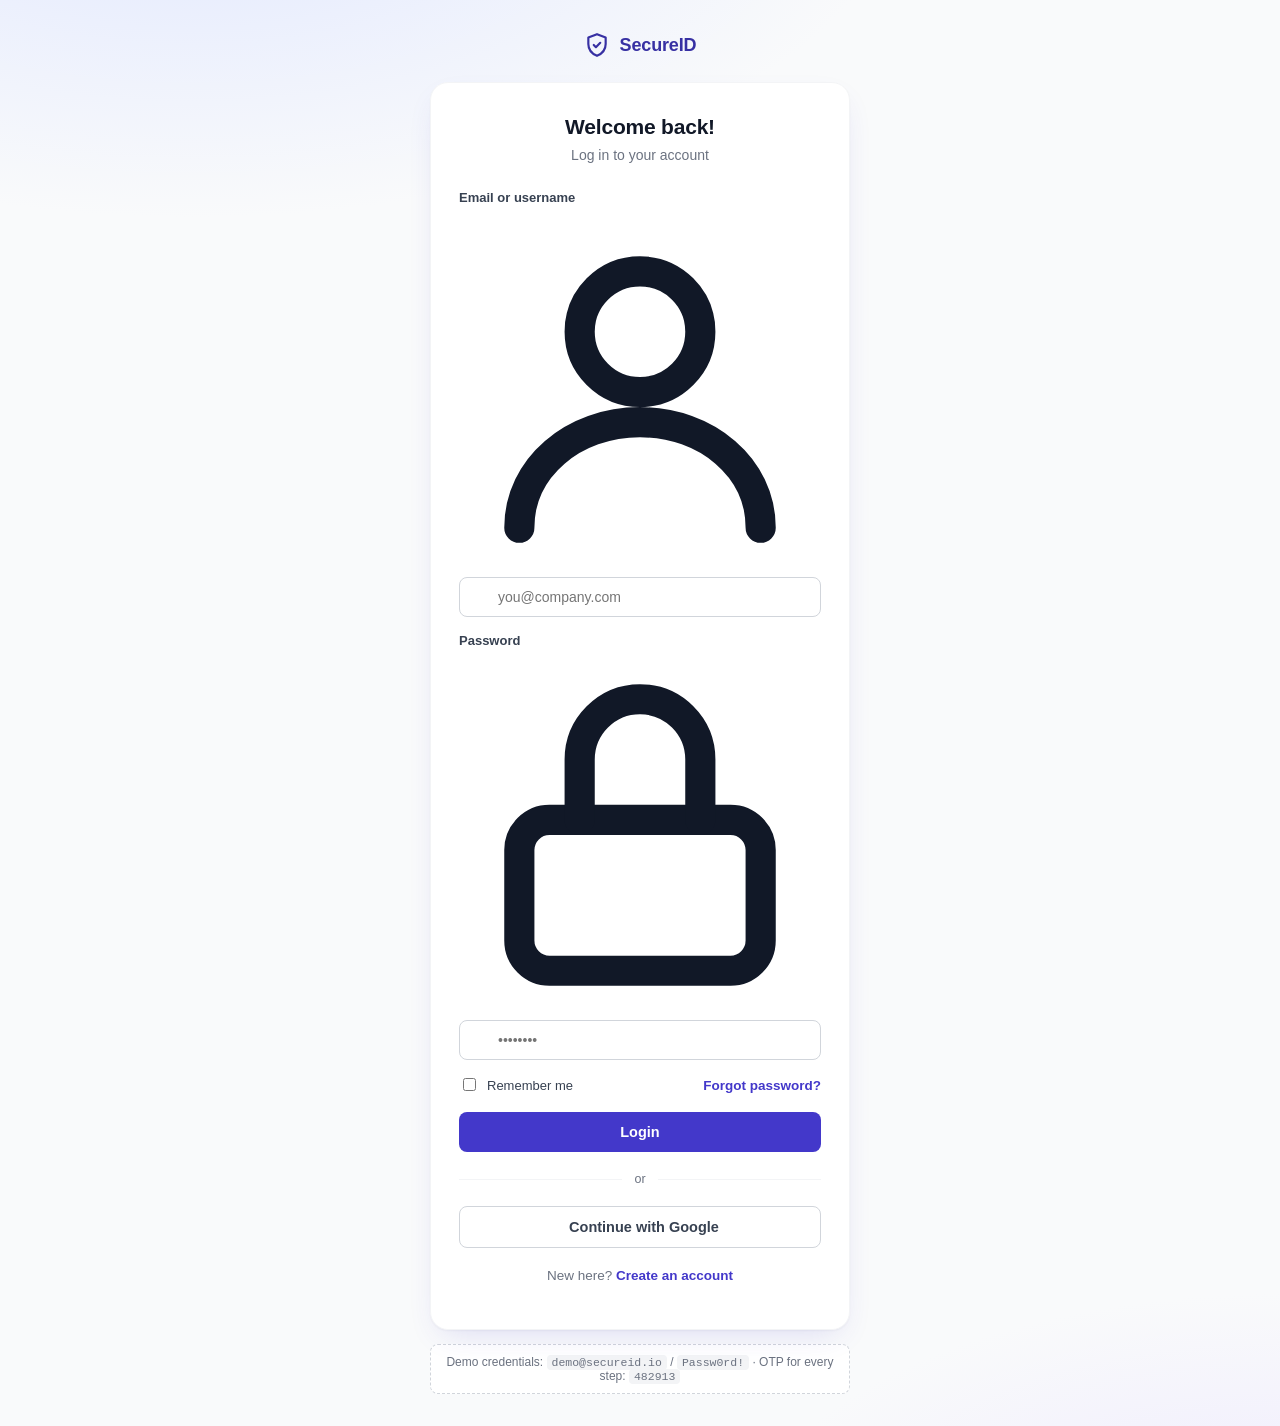
==== index.html @ 76fc22a9 "Login and registration journey - SecureID" ====
<!DOCTYPE html>
<html lang="en">
<head>
<meta charset="UTF-8" />
<meta name="viewport" content="width=device-width, initial-scale=1.0" />
<title>Login — SecureID</title>
<meta name="description" content="Sign in to your SecureID account" />
<link rel="stylesheet" href="css/styles.css" />
</head>
<body>

  <div class="auth-shell">
    <div class="brand-mark" id="brandMark"></div>

    <main class="card" id="loginApp">

      <!-- SCREEN 1 & 2: Login (default) / Invalid credentials -->
      <!-- Both screens share one form; the "invalid" look is just its error state. -->
      <section data-screen="login">
        <h1 class="card-title">Welcome back!</h1>
        <p class="card-subtitle">Log in to your account</p>

        <form id="loginForm" novalidate>
          <div class="field" id="fieldIdentifier">
            <label for="identifier">Email or username</label>
            <div class="input-wrap">
              <span class="leading-icon" id="idIcon"></span>
              <input type="text" id="identifier" name="identifier" autocomplete="username" placeholder="you@company.com" />
            </div>
            <p class="field-error"><span class="err-icon"></span><span>Invalid email or password. Please try again.</span></p>
          </div>

          <div class="field" id="fieldPassword">
            <label for="password">Password</label>
            <div class="input-wrap">
              <span class="leading-icon" id="pwIcon"></span>
              <input type="password" id="password" name="password" autocomplete="current-password" placeholder="••••••••" />
              <button type="button" class="toggle-visibility" id="togglePw" aria-label="Show password"></button>
            </div>
          </div>

          <div class="row-between">
            <label class="checkbox-row" style="align-items:center">
              <input type="checkbox" id="rememberMe" /> Remember me
            </label>
            <a href="#" class="link" id="forgotPwLink">Forgot password?</a>
          </div>

          <button type="submit" class="btn btn-primary" id="loginSubmit">Login</button>
        </form>

        <div class="divider">or</div>
        <button type="button" class="btn btn-secondary" id="googleBtn"><span id="googleIcon"></span> Continue with Google</button>

        <p class="foot-note">New here? <a href="register.html" class="link">Create an account</a></p>
      </section>

      <!-- SCREEN 3: Choose verification method -->
      <section data-screen="choose-method" class="hidden">
        <div class="back-row">
          <button type="button" class="back-btn" data-back="login">&larr;</button>
        </div>
        <div class="card-icon brand" id="shieldIcon2"></div>
        <h1 class="card-title">Verify your identity</h1>
        <p class="card-subtitle">Choose a method to continue</p>

        <div class="method-list" id="methodList" role="radiogroup" aria-label="Verification method">
          <label class="method-card selected" data-method="email">
            <span class="m-icon" data-icon="mail"></span>
            <span class="m-text">
              <span class="m-title">Email OTP</span>
              <span class="m-sub">Receive a code on your email</span>
            </span>
            <input type="radio" name="method" value="email" class="sr-only" checked />
            <span class="m-radio"></span>
          </label>
          <label class="method-card" data-method="sms">
            <span class="m-icon" data-icon="phone"></span>
            <span class="m-text">
              <span class="m-title">SMS OTP</span>
              <span class="m-sub">Receive a code on your mobile</span>
            </span>
            <input type="radio" name="method" value="sms" class="sr-only" />
            <span class="m-radio"></span>
          </label>
          <label class="method-card" data-method="authenticator">
            <span class="m-icon" data-icon="key"></span>
            <span class="m-text">
              <span class="m-title">Authenticator App</span>
              <span class="m-sub">Use a code from your authenticator</span>
            </span>
            <input type="radio" name="method" value="authenticator" class="sr-only" />
            <span class="m-radio"></span>
          </label>
        </div>

        <button type="button" class="btn btn-primary" id="continueMethod">Continue</button>
      </section>

      <!-- SCREENS 4 / 5 / 6: OTP entry, wrong code, and expired states -->
      <!-- One screen, driven by otpState in login.js, instead of 3 near-duplicate screens. -->
      <section data-screen="otp" class="hidden">
        <div class="back-row">
          <button type="button" class="back-btn" data-back="choose-method">&larr;</button>
        </div>
        <div class="card-icon brand" id="otpIcon"></div>
        <h1 class="card-title" id="otpTitle">Verify your email</h1>
        <p class="card-subtitle">We have sent a 6-digit code to your email<br /><strong id="otpDestination">priya.sharma@email.com</strong></p>

        <div class="otp-row" id="otpRow">
          <input type="text" inputmode="numeric" maxlength="1" aria-label="Digit 1" />
          <input type="text" inputmode="numeric" maxlength="1" aria-label="Digit 2" />
          <input type="text" inputmode="numeric" maxlength="1" aria-label="Digit 3" />
          <input type="text" inputmode="numeric" maxlength="1" aria-label="Digit 4" />
          <input type="text" inputmode="numeric" maxlength="1" aria-label="Digit 5" />
          <input type="text" inputmode="numeric" maxlength="1" aria-label="Digit 6" />
        </div>
        <p class="otp-msg" id="otpMsg"></p>

        <p class="otp-meta">
          <span id="otpExpiryLabel">Code expires in <span class="timer" id="otpTimer">02:45</span></span><br />
          Didn't receive the code? <button type="button" class="link-btn" id="resendBtn">Resend code</button>
        </p>

        <button type="button" class="btn btn-primary" id="verifyOtpBtn" disabled>Verify &amp; Login</button>
      </section>

      <!-- SUCCESS -->
      <section data-screen="success" class="hidden">
        <div class="card-icon success"></div>
        <h1 class="card-title">You're logged in</h1>
        <p class="card-subtitle">Welcome back — identity verified successfully.</p>
        <button type="button" class="btn btn-primary" id="restartBtn">Log out &amp; try again</button>
      </section>

    </main>

    <p class="demo-hint">
      Demo credentials: <code>demo@secureid.io</code> / <code>Passw0rd!</code> &middot;
      OTP for every step: <code>482913</code>
    </p>
  </div>

<script src="js/icons.js"></script>
<script src="js/common.js"></script>
<script src="js/login.js"></script>
</body>
</html>
---- css/styles.css ----
/* ============================================================
   SecureID — shared styles for Login + Registration journeys
   Plain CSS, no framework. Organized by component.
   ============================================================ */

:root {
  --brand-50:  #eef2ff;
  --brand-100: #e0e7ff;
  --brand-500: #4f46e5;
  --brand-600: #4338ca;
  --brand-700: #3730a3;

  --ink-900: #111827;
  --ink-700: #374151;
  --ink-500: #6b7280;
  --ink-300: #d1d5db;
  --ink-100: #f3f4f6;
  --ink-50:  #f9fafb;

  --danger-500: #dc2626;
  --danger-50:  #fef2f2;
  --success-500: #16a34a;
  --success-50: #f0fdf4;

  --radius-sm: 8px;
  --radius-md: 12px;
  --radius-lg: 18px;

  --shadow-card: 0 1px 2px rgba(17, 24, 39, .04), 0 12px 32px -12px rgba(67, 56, 202, .18);

  font-family: "Inter", -apple-system, BlinkMacSystemFont, "Segoe UI", Roboto, sans-serif;
}

* { box-sizing: border-box; }

html, body {
  margin: 0;
  padding: 0;
  min-height: 100%;
}

body {
  background:
    radial-gradient(1200px 600px at 15% -10%, var(--brand-100), transparent 60%),
    radial-gradient(1000px 500px at 100% 110%, #ede9fe, transparent 55%),
    var(--ink-50);
  color: var(--ink-900);
  display: flex;
  align-items: center;
  justify-content: center;
  padding: 32px 16px;
}

.auth-shell {
  width: 100%;
  max-width: 420px;
}

/* ---------------- Brand mark ---------------- */
.brand-mark {
  display: flex;
  align-items: center;
  gap: 10px;
  justify-content: center;
  margin-bottom: 24px;
  color: var(--brand-700);
  font-weight: 700;
  letter-spacing: -.01em;
}
.brand-mark svg { width: 26px; height: 26px; flex-shrink: 0; }
.brand-mark span { font-size: 18px; }

/* ---------------- Card ---------------- */
.card {
  background: #fff;
  border: 1px solid var(--ink-100);
  border-radius: var(--radius-lg);
  box-shadow: var(--shadow-card);
  padding: 32px 28px;
  animation: card-in .28s ease both;
}
@keyframes card-in {
  from { opacity: 0; transform: translateY(6px); }
  to   { opacity: 1; transform: none; }
}

.card-icon {
  width: 52px;
  height: 52px;
  border-radius: 50%;
  display: flex;
  align-items: center;
  justify-content: center;
  margin: 0 auto 16px;
}
.card-icon.brand   { background: var(--brand-50);  color: var(--brand-600); }
.card-icon.danger  { background: var(--danger-50); color: var(--danger-500); }
.card-icon.success { background: var(--success-50);color: var(--success-500); }
.card-icon svg { width: 26px; height: 26px; }

.card-title {
  font-size: 21px;
  font-weight: 700;
  text-align: center;
  margin: 0 0 6px;
  letter-spacing: -.01em;
}
.card-subtitle {
  font-size: 14px;
  color: var(--ink-500);
  text-align: center;
  margin: 0 0 24px;
  line-height: 1.5;
}
.card-subtitle strong { color: var(--ink-900); font-weight: 600; }

.back-row {
  display: flex;
  align-items: center;
  margin-bottom: 8px;
}
.back-btn {
  display: inline-flex;
  align-items: center;
  gap: 4px;
  background: none;
  border: none;
  color: var(--ink-500);
  font-size: 14px;
  cursor: pointer;
  padding: 6px 4px;
  border-radius: 6px;
}
.back-btn:hover { color: var(--ink-900); background: var(--ink-100); }

/* ---------------- Form fields ---------------- */
.field { margin-bottom: 16px; }
.field label {
  display: block;
  font-size: 13px;
  font-weight: 600;
  color: var(--ink-700);
  margin-bottom: 6px;
}
.input-wrap { position: relative; }
.input-wrap svg.leading-icon {
  position: absolute;
  left: 12px;
  top: 50%;
  transform: translateY(-50%);
  width: 17px;
  height: 17px;
  color: var(--ink-500);
  pointer-events: none;
}
input[type="text"],
input[type="email"],
input[type="password"],
input[type="tel"] {
  width: 100%;
  padding: 11px 12px 11px 38px;
  border: 1px solid var(--ink-300);
  border-radius: var(--radius-sm);
  font-size: 14px;
  color: var(--ink-900);
  background: #fff;
  transition: border-color .15s, box-shadow .15s;
}
input:focus {
  outline: none;
  border-color: var(--brand-500);
  box-shadow: 0 0 0 3px var(--brand-100);
}
.field.error input {
  border-color: var(--danger-500);
  background: var(--danger-50);
}
.field-error {
  display: none;
  align-items: center;
  gap: 5px;
  color: var(--danger-500);
  font-size: 12.5px;
  margin-top: 6px;
}
.field.error .field-error { display: flex; }

.toggle-visibility {
  position: absolute;
  right: 10px;
  top: 50%;
  transform: translateY(-50%);
  background: none;
  border: none;
  color: var(--ink-500);
  cursor: pointer;
  padding: 4px;
  display: flex;
}
.toggle-visibility:hover { color: var(--ink-900); }

.pw-rules {
  list-style: none;
  margin: 8px 0 0;
  padding: 0;
  display: grid;
  grid-template-columns: 1fr 1fr;
  gap: 4px 10px;
}
.pw-rules li {
  font-size: 12px;
  color: var(--ink-500);
  display: flex;
  align-items: center;
  gap: 6px;
}
.pw-rules li svg { width: 13px; height: 13px; flex-shrink: 0; }
.pw-rules li.met { color: var(--success-500); }

/* ---------------- Row helpers ---------------- */
.row-between {
  display: flex;
  align-items: center;
  justify-content: space-between;
  margin-bottom: 18px;
  font-size: 13.5px;
}
.checkbox-row {
  display: flex;
  align-items: flex-start;
  gap: 8px;
  font-size: 13px;
  color: var(--ink-700);
  cursor: pointer;
}
.checkbox-row input { margin-top: 2px; accent-color: var(--brand-500); }
.link {
  color: var(--brand-600);
  text-decoration: none;
  font-weight: 600;
}
.link:hover { text-decoration: underline; }

/* ---------------- Buttons ---------------- */
.btn {
  width: 100%;
  padding: 12px 16px;
  border-radius: var(--radius-sm);
  border: none;
  font-size: 14.5px;
  font-weight: 600;
  cursor: pointer;
  display: flex;
  align-items: center;
  justify-content: center;
  gap: 8px;
  transition: background .15s, opacity .15s, transform .05s;
}
.btn:active { transform: translateY(1px); }
.btn-primary { background: var(--brand-600); color: #fff; }
.btn-primary:hover { background: var(--brand-700); }
.btn-primary:disabled { background: var(--ink-300); cursor: not-allowed; }
.btn-secondary {
  background: #fff;
  color: var(--ink-700);
  border: 1px solid var(--ink-300);
}
.btn-secondary:hover { background: var(--ink-100); }
.btn-spacer { margin-top: 10px; }

.divider {
  display: flex;
  align-items: center;
  gap: 12px;
  margin: 20px 0;
  color: var(--ink-500);
  font-size: 12.5px;
}
.divider::before, .divider::after {
  content: "";
  flex: 1;
  height: 1px;
  background: var(--ink-100);
}

.foot-note {
  text-align: center;
  font-size: 13.5px;
  color: var(--ink-500);
  margin-top: 20px;
}

/* ---------------- Method select (radio cards) ---------------- */
.method-list { display: flex; flex-direction: column; gap: 10px; margin-bottom: 22px; }
.method-card {
  display: flex;
  align-items: center;
  gap: 12px;
  border: 1.5px solid var(--ink-300);
  border-radius: var(--radius-md);
  padding: 12px 14px;
  cursor: pointer;
  transition: border-color .15s, background .15s;
}
.method-card:hover { border-color: var(--brand-500); }
.method-card.selected { border-color: var(--brand-500); background: var(--brand-50); }
.method-card .m-icon {
  width: 36px; height: 36px;
  border-radius: 50%;
  background: var(--ink-100);
  display: flex; align-items: center; justify-content: center;
  color: var(--ink-700);
  flex-shrink: 0;
}
.method-card.selected .m-icon { background: var(--brand-100); color: var(--brand-600); }
.method-card .m-icon svg { width: 18px; height: 18px; }
.method-card .m-text { flex: 1; }
.method-card .m-title { font-size: 14px; font-weight: 600; color: var(--ink-900); }
.method-card .m-sub { font-size: 12px; color: var(--ink-500); margin-top: 1px; }
.method-card .m-radio {
  width: 18px; height: 18px;
  border-radius: 50%;
  border: 2px solid var(--ink-300);
  flex-shrink: 0;
  position: relative;
}
.method-card.selected .m-radio { border-color: var(--brand-500); }
.method-card.selected .m-radio::after {
  content: "";
  position: absolute; inset: 3px;
  border-radius: 50%;
  background: var(--brand-500);
}

/* ---------------- OTP inputs ---------------- */
.otp-row {
  display: flex;
  gap: 8px;
  justify-content: center;
  margin: 22px 0 6px;
}
.otp-row input {
  width: 44px;
  height: 52px;
  text-align: center;
  font-size: 20px;
  font-weight: 700;
  padding: 0;
  border: 1.5px solid var(--ink-300);
  border-radius: var(--radius-sm);
}
.otp-row input:focus { border-color: var(--brand-500); box-shadow: 0 0 0 3px var(--brand-100); }
.otp-row.error input { border-color: var(--danger-500); background: var(--danger-50); }
.otp-row.success input { border-color: var(--success-500); background: var(--success-50); }
.otp-row.disabled input { background: var(--ink-100); color: var(--ink-300); }

.otp-msg {
  text-align: center;
  font-size: 13px;
  min-height: 18px;
  margin-bottom: 4px;
}
.otp-msg.error { color: var(--danger-500); font-weight: 600; }
.otp-msg.info { color: var(--ink-500); }

.otp-meta {
  text-align: center;
  font-size: 13px;
  color: var(--ink-500);
  margin: 14px 0 22px;
  line-height: 1.7;
}
.otp-meta .timer { font-weight: 700; color: var(--ink-900); }
.otp-meta .timer.expired { color: var(--danger-500); }
.otp-meta button.link-btn {
  background: none; border: none; padding: 0;
  color: var(--brand-600); font-weight: 600; font-size: 13px; cursor: pointer;
}
.otp-meta button.link-btn:disabled { color: var(--ink-300); cursor: not-allowed; }
.otp-meta .attempts-left { color: var(--danger-500); font-weight: 600; }

/* ---------------- QR / MFA setup ---------------- */
.qr-box {
  width: 176px; height: 176px;
  margin: 4px auto 18px;
  border: 1px solid var(--ink-100);
  border-radius: var(--radius-md);
  display: flex; align-items: center; justify-content: center;
  background: #fff;
  padding: 10px;
}
.qr-box svg, .qr-box canvas, .qr-box img { width: 100%; height: 100%; }

.secret-key {
  background: var(--ink-50);
  border: 1px dashed var(--ink-300);
  border-radius: var(--radius-sm);
  padding: 10px 12px;
  font-family: "SFMono-Regular", Consolas, monospace;
  font-size: 13px;
  text-align: center;
  letter-spacing: .04em;
  margin-bottom: 18px;
  word-break: break-all;
}

.mfa-option-list { display: flex; flex-direction: column; gap: 10px; margin-bottom: 20px; }
.mfa-option {
  display: flex; align-items: center; gap: 12px;
  border: 1.5px solid var(--ink-300);
  border-radius: var(--radius-md);
  padding: 12px 14px;
}
.mfa-option .m-icon { width: 36px; height: 36px; border-radius: 50%; background: var(--brand-50); color: var(--brand-600); display: flex; align-items: center; justify-content: center; flex-shrink: 0; }
.mfa-option .m-icon svg { width: 18px; height: 18px; }
.mfa-option .m-text { flex: 1; }
.mfa-option .m-title { font-size: 14px; font-weight: 600; }
.mfa-option .m-sub { font-size: 12px; color: var(--ink-500); }
.mfa-option input[type="checkbox"] { width: 18px; height: 18px; accent-color: var(--brand-500); }

/* ---------------- Steps indicator (registration) ---------------- */
.step-track {
  display: flex;
  align-items: center;
  justify-content: center;
  gap: 6px;
  margin-bottom: 22px;
}
.step-track .dot {
  width: 8px; height: 8px; border-radius: 50%;
  background: var(--ink-300);
  transition: background .2s, width .2s;
}
.step-track .dot.active { background: var(--brand-600); width: 22px; border-radius: 4px; }
.step-track .dot.done { background: var(--brand-300, var(--brand-500)); }

/* ---------------- Success checklist ---------------- */
.success-list { list-style: none; margin: 0 0 24px; padding: 0; display: flex; flex-direction: column; gap: 10px; }
.success-list li {
  display: flex; align-items: center; gap: 10px;
  font-size: 14px; color: var(--ink-700);
  background: var(--success-50);
  border: 1px solid #dcfce7;
  border-radius: var(--radius-sm);
  padding: 10px 12px;
}
.success-list li svg { width: 16px; height: 16px; color: var(--success-500); flex-shrink: 0; }

/* ---------------- Toast (dev/demo hint) ---------------- */
.demo-hint {
  max-width: 420px;
  width: 100%;
  margin: 14px auto 0;
  font-size: 12px;
  color: var(--ink-500);
  background: #fff;
  border: 1px dashed var(--ink-300);
  border-radius: var(--radius-sm);
  padding: 10px 12px;
  text-align: center;
}
.demo-hint code {
  background: var(--ink-100);
  padding: 1px 5px;
  border-radius: 4px;
  font-size: 11.5px;
}

/* ---------------- Utility ---------------- */
.hidden { display: none !important; }
.sr-only {
  position: absolute; width: 1px; height: 1px;
  padding: 0; margin: -1px; overflow: hidden;
  clip: rect(0,0,0,0); white-space: nowrap; border: 0;
}
.shake { animation: shake .35s; }
@keyframes shake {
  10%, 90% { transform: translateX(-1px); }
  20%, 80% { transform: translateX(2px); }
  30%, 50%, 70% { transform: translateX(-4px); }
  40%, 60% { transform: translateX(4px); }
}

@media (prefers-reduced-motion: reduce) {
  .card, .shake { animation: none !important; }
}

@media (max-width: 400px) {
  .card { padding: 26px 18px; }
  .otp-row input { width: 38px; height: 46px; font-size: 18px; }
}
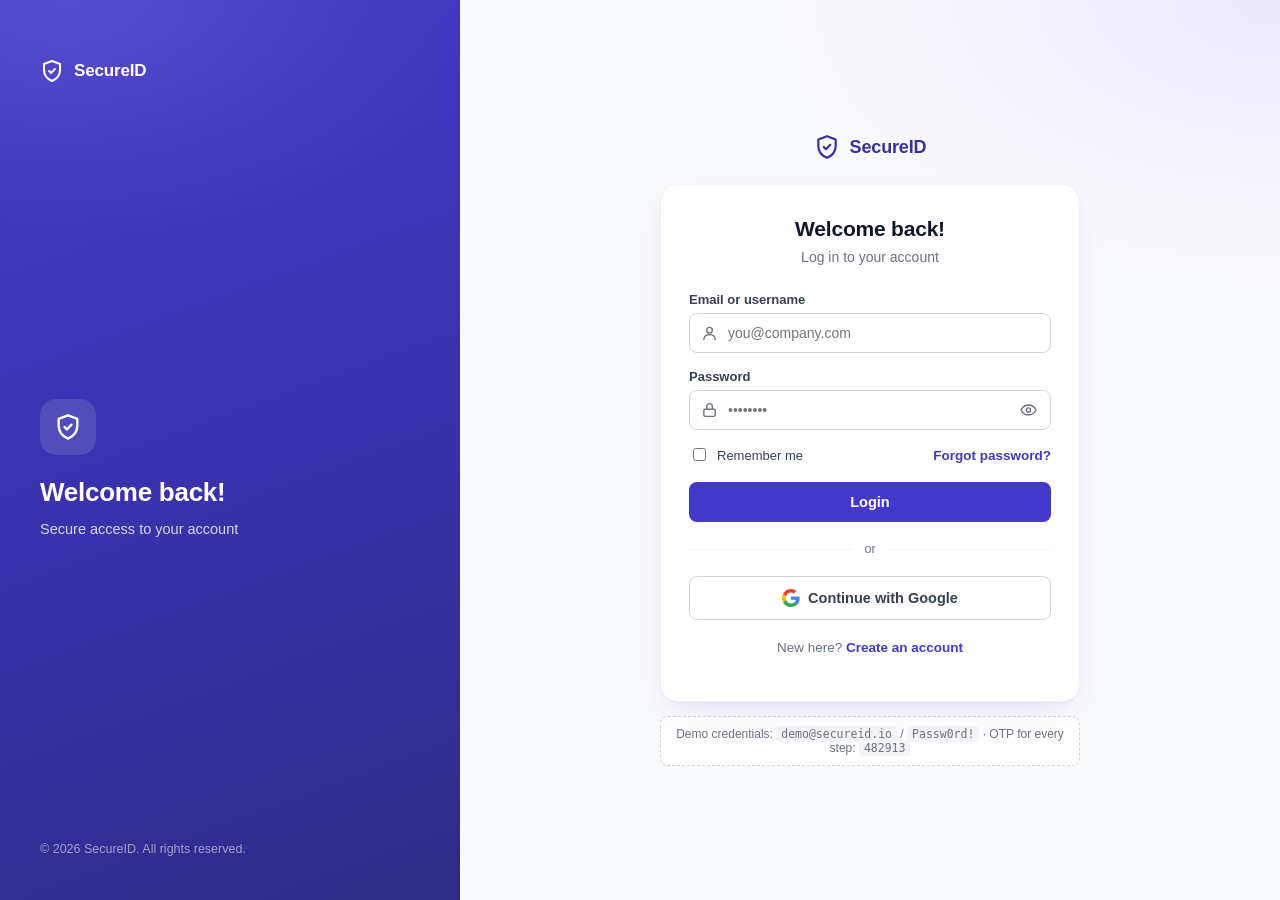
==== commit 390ae1e9: "Add desktop split-screen brand panel matching web mock layout" ====
--- a/index.html
+++ b/index.html
@@ -9,6 +9,20 @@
 </head>
 <body>
 
+  <aside class="brand-panel" aria-hidden="true">
+    <div class="brand-panel-top">
+      <div class="brand-panel-icon" id="brandPanelIcon"></div>
+      <p class="brand-panel-tag">SecureID</p>
+    </div>
+    <div class="brand-panel-mid">
+      <div class="brand-panel-icon-lg" id="brandPanelIconLg"></div>
+      <h2>Welcome back!</h2>
+      <p>Secure access to your account</p>
+    </div>
+    <p class="brand-panel-copy">&copy; 2026 SecureID. All rights reserved.</p>
+  </aside>
+
+  <div class="page-content">
   <div class="auth-shell">
     <div class="brand-mark" id="brandMark"></div>
 
@@ -140,6 +154,7 @@
       OTP for every step: <code>482913</code>
     </p>
   </div>
+  </div>
 
 <script src="js/icons.js"></script>
 <script src="js/common.js"></script>
--- a/css/styles.css
+++ b/css/styles.css
@@ -40,11 +40,16 @@
 }
 
 body {
+  background: var(--ink-50);
+  color: var(--ink-900);
+}
+
+.page-content {
   background:
     radial-gradient(1200px 600px at 15% -10%, var(--brand-100), transparent 60%),
     radial-gradient(1000px 500px at 100% 110%, #ede9fe, transparent 55%),
     var(--ink-50);
-  color: var(--ink-900);
+  min-height: 100vh;
   display: flex;
   align-items: center;
   justify-content: center;
@@ -54,6 +59,55 @@
 .auth-shell {
   width: 100%;
   max-width: 420px;
+}
+
+/* ---------------- Desktop / "web" split-screen brand panel ---------------- */
+/* Matches the WEB LOGIN SCREENS mock: a fixed blue brand panel on the left,
+   the auth card centered in the remaining space on the right. Below the
+   breakpoint (mobile/tablet) the panel is hidden and layout is unchanged. */
+.brand-panel { display: none; }
+
+@media (min-width: 900px) {
+  .brand-mark { display: none; }
+
+  .brand-panel {
+    display: flex;
+    flex-direction: column;
+    justify-content: space-between;
+    position: fixed;
+    inset: 0 auto 0 0;
+    width: clamp(320px, 38vw, 460px);
+    padding: 44px 40px;
+    color: #fff;
+    background:
+      radial-gradient(700px 400px at 15% 0%, rgba(255,255,255,.10), transparent 60%),
+      linear-gradient(160deg, var(--brand-600), var(--brand-700) 65%, #2f2a86);
+  }
+
+  .brand-panel-top { display: flex; align-items: center; gap: 10px; }
+  .brand-panel-icon svg { width: 24px; height: 24px; display: block; }
+  .brand-panel-tag { font-weight: 700; font-size: 17px; letter-spacing: -.01em; }
+
+  .brand-panel-mid { max-width: 320px; }
+  .brand-panel-icon-lg {
+    width: 56px; height: 56px;
+    border-radius: 16px;
+    background: rgba(255,255,255,.12);
+    display: flex; align-items: center; justify-content: center;
+    margin-bottom: 22px;
+  }
+  .brand-panel-icon-lg svg { width: 28px; height: 28px; display: block; }
+  .brand-panel-mid h2 { font-size: 26px; margin: 0 0 10px; letter-spacing: -.01em; }
+  .brand-panel-mid p { font-size: 14.5px; line-height: 1.6; color: rgba(255,255,255,.8); margin: 0; }
+
+  .brand-panel-copy { font-size: 12.5px; color: rgba(255,255,255,.55); margin: 0; }
+
+  .page-content {
+    margin-left: clamp(320px, 38vw, 460px);
+    background:
+      radial-gradient(900px 500px at 100% 0%, #ede9fe, transparent 55%),
+      var(--ink-50);
+  }
 }
 
 /* ---------------- Brand mark ---------------- */
@@ -143,15 +197,19 @@
   margin-bottom: 6px;
 }
 .input-wrap { position: relative; }
-.input-wrap svg.leading-icon {
+.input-wrap .leading-icon {
   position: absolute;
   left: 12px;
   top: 50%;
   transform: translateY(-50%);
+  color: var(--ink-500);
+  pointer-events: none;
+  display: flex;
+}
+.input-wrap .leading-icon svg {
   width: 17px;
   height: 17px;
-  color: var(--ink-500);
-  pointer-events: none;
+  display: block;
 }
 input[type="text"],
 input[type="email"],
@@ -184,6 +242,7 @@
   margin-top: 6px;
 }
 .field.error .field-error { display: flex; }
+.field-error svg { width: 14px; height: 14px; flex-shrink: 0; display: block; }
 
 .toggle-visibility {
   position: absolute;
@@ -198,6 +257,7 @@
   display: flex;
 }
 .toggle-visibility:hover { color: var(--ink-900); }
+.toggle-visibility svg { width: 17px; height: 17px; display: block; }
 
 .pw-rules {
   list-style: none;
@@ -266,6 +326,7 @@
   border: 1px solid var(--ink-300);
 }
 .btn-secondary:hover { background: var(--ink-100); }
+.btn-secondary svg { width: 18px; height: 18px; display: block; }
 .btn-spacer { margin-top: 10px; }
 
 .divider {
